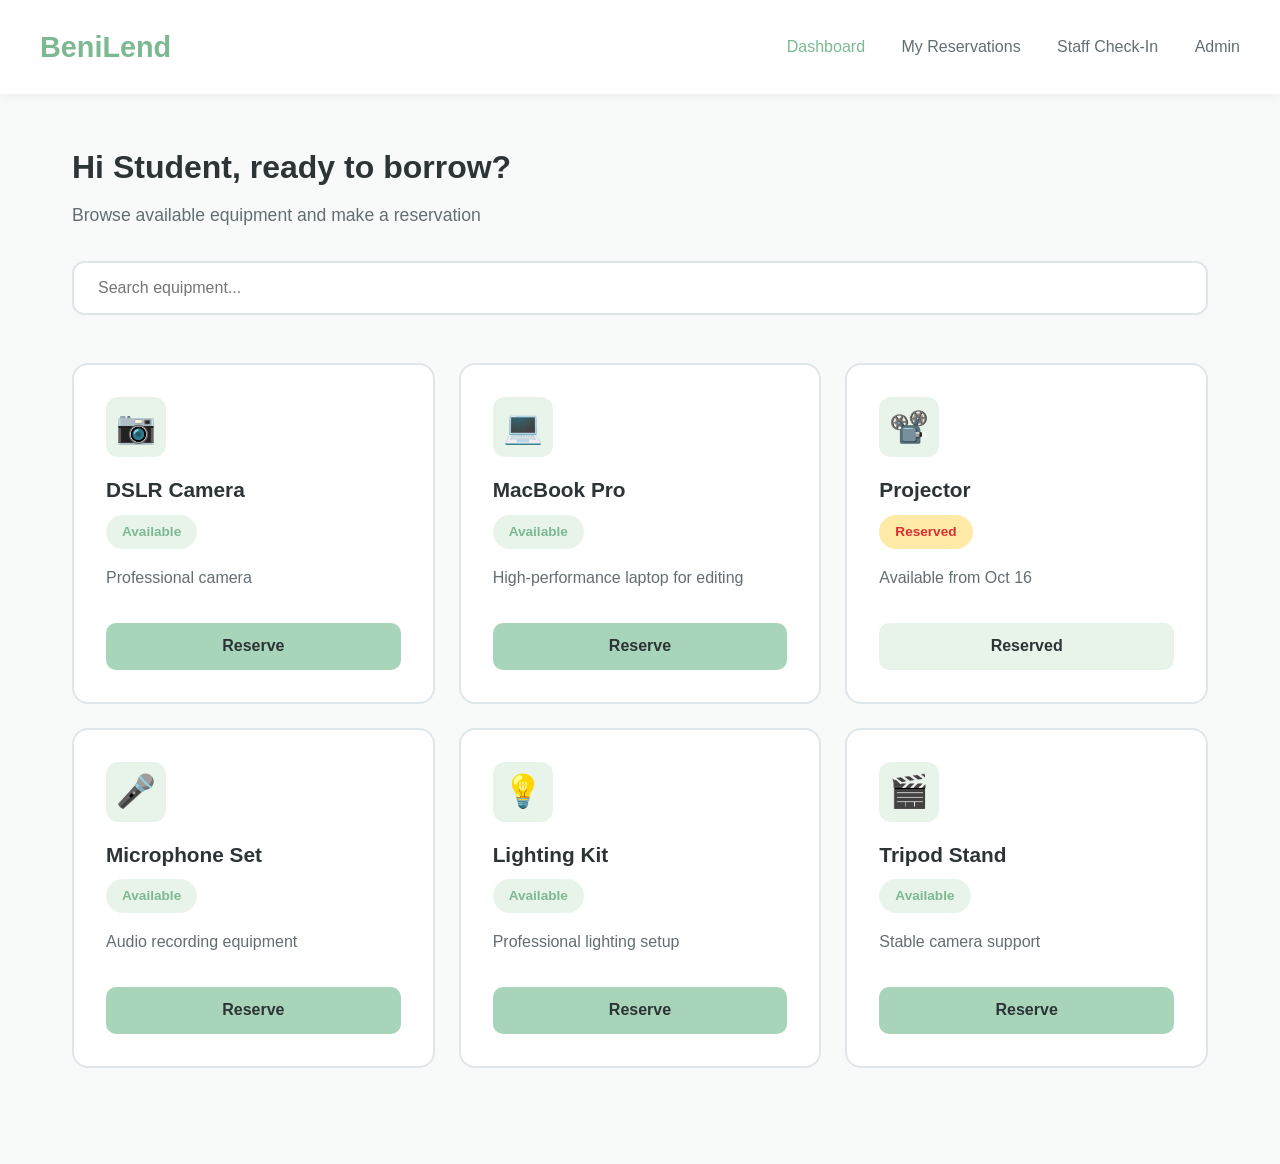
==== index.html @ d42a5c40 "Updated all files" ====
<!DOCTYPE html>
<html lang="en">
<head>
    <meta charset="UTF-8">
    <meta name="viewport" content="width=device-width, initial-scale=1.0">
    <title>BeniLend - Equipment Reservation</title>
    <link rel="stylesheet" href="css/style.css">
</head>
<body>
    <header>
        <div class="header-content">
            <div class="logo">BeniLend</div>
            <nav>
                <a href="#" class="active" onclick="showPage('dashboard')">Dashboard</a>
                <a href="#" onclick="showPage('reservations')">My Reservations</a>
                <a href="#" onclick="showPage('staff')">Staff Check-In</a>
                <a href="#" onclick="showPage('admin')">Admin</a>
            </nav>
        </div>
    </header>

    <div class="container">
        <!-- Dashboard Page -->
        <div id="dashboard" class="page">
            <div class="welcome">
                <h1>Hi Student, ready to borrow?</h1>
                <p>Browse available equipment and make a reservation</p>
            </div>

            <div class="search-bar">
                <input type="text" placeholder="Search equipment..." id="searchInput">
            </div>

            <div class="equipment-grid" id="equipmentGrid">
                <div class="equipment-card">
                    <div class="equipment-icon">📷</div>
                    <h3>DSLR Camera</h3>
                    <span class="status available">Available</span>
                    <p style="color: var(--text-light); margin-bottom: 1rem;">Professional camera</p>
                    <button class="btn btn-primary" onclick="openReservation('DSLR Camera')">Reserve</button>
                </div>

                <div class="equipment-card">
                    <div class="equipment-icon">💻</div>
                    <h3>MacBook Pro</h3>
                    <span class="status available">Available</span>
                    <p style="color: var(--text-light); margin-bottom: 1rem;">High-performance laptop for editing</p>
                    <button class="btn btn-primary" onclick="openReservation('MacBook Pro')">Reserve</button>
                </div>

                <div class="equipment-card">
                    <div class="equipment-icon">📽️</div>
                    <h3>Projector</h3>
                    <span class="status reserved">Reserved</span>
                    <p style="color: var(--text-light); margin-bottom: 1rem;">Available from Oct 16</p>
                    <button class="btn btn-secondary" disabled>Reserved</button>
                </div>

                <div class="equipment-card">
                    <div class="equipment-icon">🎤</div>
                    <h3>Microphone Set</h3>
                    <span class="status available">Available</span>
                    <p style="color: var(--text-light); margin-bottom: 1rem;">Audio recording equipment</p>
                    <button class="btn btn-primary" onclick="openReservation('Microphone Set')">Reserve</button>
                </div>

                <div class="equipment-card">
                    <div class="equipment-icon">💡</div>
                    <h3>Lighting Kit</h3>
                    <span class="status available">Available</span>
                    <p style="color: var(--text-light); margin-bottom: 1rem;">Professional lighting setup</p>
                    <button class="btn btn-primary" onclick="openReservation('Lighting Kit')">Reserve</button>
                </div>

                <div class="equipment-card">
                    <div class="equipment-icon">🎬</div>
                    <h3>Tripod Stand</h3>
                    <span class="status available">Available</span>
                    <p style="color: var(--text-light); margin-bottom: 1rem;">Stable camera support</p>
                    <button class="btn btn-primary" onclick="openReservation('Tripod Stand')">Reserve</button>
                </div>
            </div>
        </div>

        <!-- Reservation Page -->
        <div id="reservation" class="page hidden">
            <div class="reservation-form">
                <h2 style="margin-bottom: 2rem; color: var(--text);">Reserve Equipment</h2>
                <form onsubmit="submitReservation(event)">
                    <div class="form-group">
                        <label>Equipment</label>
                        <input type="text" id="equipmentName" readonly style="background: var(--secondary);">
                    </div>

                    <div class="form-group">
                        <label>Reserve From</label>
                        <div class="datetime-group">
                            <input type="date" id="dateFrom" required>
                            <input type="time" id="timeFrom" required>
                        </div>
                    </div>

                    <div class="form-group">
                        <label>Reserve To</label>
                        <div class="datetime-group">
                            <input type="date" id="dateTo" required>
                            <input type="time" id="timeTo" required>
                        </div>
                    </div>

                    <div class="form-group">
                        <label>Notes (Optional)</label>
                        <textarea rows="3" placeholder="Any special instructions..."></textarea>
                    </div>

                    <button type="submit" class="btn btn-primary">Reserve</button>
                    <button type="button" class="btn btn-secondary" onclick="showPage('dashboard')">Cancel</button>
                </form>
            </div>
        </div>

        <!-- My Reservations Page -->
        <div id="reservations" class="page hidden">
            <div class="welcome">
                <h1>My Reservations</h1>
                <p>Manage your current and upcoming reservations</p>
            </div>

            <div class="reservation-list">
                <div class="reservation-item">
                    <div class="reservation-info">
                        <h4>DSLR Camera</h4>
                        <p>Oct 15, 2025 10:00 AM - Oct 17, 2025 5:00 PM</p>
                        <span class="status available">Upcoming</span>
                    </div>
                    <div class="reservation-actions">
                        <button class="btn-small" style="background: var(--primary);">Extend</button>
                        <button class="btn-small" style="background: var(--danger);">Cancel</button>
                    </div>
                </div>

                <div class="reservation-item">
                    <div class="reservation-info">
                        <h4>MacBook Pro</h4>
                        <p>Oct 13, 2025 9:00 AM - Oct 14, 2025 3:00 PM</p>
                        <span class="status reserved">Active</span>
                    </div>
                    <div class="reservation-actions">
                        <button class="btn-small" style="background: var(--accent); color: white;">Return</button>
                    </div>
                </div>
            </div>
        </div>

        <!-- Staff Check-In Page -->
        <div id="staff" class="page hidden">
            <div class="checkin-form">
                <h2 style="margin-bottom: 2rem; color: var(--text);">Equipment Check-In/Out</h2>
                
                <div class="form-group">
                    <label>Scan QR Code or Enter ID</label>
                    <input type="text" placeholder="Equipment ID or scan barcode..." id="equipmentScan">
                </div>

                <div class="form-group">
                    <label>Equipment</label>
                    <select>
                        <option>DSLR Camera</option>
                        <option>MacBook Pro</option>
                        <option>Projector</option>
                        <option>Microphone Set</option>
                    </select>
                </div>

                <div class="checkbox-group">
                    <h4 style="margin-bottom: 1rem; color: var(--text);">Condition Checklist</h4>
                    <div class="checkbox-item">
                        <input type="checkbox" id="battery">
                        <label for="battery">Battery Full</label>
                    </div>
                    <div class="checkbox-item">
                        <input type="checkbox" id="clean">
                        <label for="clean">Equipment Clean</label>
                    </div>
                    <div class="checkbox-item">
                        <input type="checkbox" id="accessories">
                        <label for="accessories">Accessories Complete</label>
                    </div>
                    <div class="checkbox-item">
                        <input type="checkbox" id="damage">
                        <label for="damage">No Visible Damage</label>
                    </div>
                </div>

                <div class="action-buttons">
                    <button class="btn btn-primary">Check-Out</button>
                    <button class="btn btn-secondary">Check-In</button>
                </div>
            </div>
        </div>

        <!-- Admin Page -->
        <div id="admin" class="page hidden">
            <div class="welcome">
                <h1>Admin Dashboard</h1>
                <p>Manage equipment reservations and approve requests</p>
            </div>

            <div class="admin-stats">
                <div class="stat-card">
                    <div class="stat-icon">⏳</div>
                    <h3>5</h3>
                    <p>Pending Requests</p>
                </div>
                <div class="stat-card">
                    <div class="stat-icon">✅</div>
                    <h3>12</h3>
                    <p>Active Reservations</p>
                </div>
                <div class="stat-card">
                    <div class="stat-icon">📦</div>
                    <h3>6</h3>
                    <p>Available Equipment</p>
                </div>
                <div class="stat-card">
                    <div class="stat-icon">⚠️</div>
                    <h3>2</h3>
                    <p>Overdue Items</p>
                </div>
            </div>

            <div class="admin-section">
                <h2 style="margin-bottom: 1.5rem; color: var(--text);">Pending Reservations</h2>
                <div class="admin-reservation-list">
                    <div class="admin-reservation-card">
                        <div class="admin-card-header">
                            <div>
                                <h4>Juan Dela Cruz</h4>
                                <p class="user-id">ID: 12012345</p>
                            </div>
                            <span class="status-badge pending">Pending</span>
                        </div>
                        <div class="admin-card-body">
                            <div class="reservation-detail">
                                <span class="detail-label">Equipment:</span>
                                <span class="detail-value">DSLR Camera</span>
                            </div>
                            <div class="reservation-detail">
                                <span class="detail-label">Duration:</span>
                                <span class="detail-value">Oct 15, 2025 10:00 AM - Oct 17, 2025 5:00 PM</span>
                            </div>
                            <div class="reservation-detail">
                                <span class="detail-label">Purpose:</span>
                                <span class="detail-value">Photography project for Multimedia class</span>
                            </div>
                            <div class="reservation-detail">
                                <span class="detail-label">Requested:</span>
                                <span class="detail-value">Oct 13, 2025 2:30 PM</span>
                            </div>
                        </div>
                        <div class="admin-card-actions">
                            <button class="btn-action approve" onclick="approveReservation(this)">
                                <span>✓</span> Approve
                            </button>
                            <button class="btn-action reject" onclick="rejectReservation(this)">
                                <span>✗</span> Reject
                            </button>
                        </div>
                    </div>

                    <div class="admin-reservation-card">
                        <div class="admin-card-header">
                            <div>
                                <h4>Maria Santos</h4>
                                <p class="user-id">ID: 12012346</p>
                            </div>
                            <span class="status-badge pending">Pending</span>
                        </div>
                        <div class="admin-card-body">
                            <div class="reservation-detail">
                                <span class="detail-label">Equipment:</span>
                                <span class="detail-value">MacBook Pro</span>
                            </div>
                            <div class="reservation-detail">
                                <span class="detail-label">Duration:</span>
                                <span class="detail-value">Oct 14, 2025 1:00 PM - Oct 15, 2025 6:00 PM</span>
                            </div>
                            <div class="reservation-detail">
                                <span class="detail-label">Purpose:</span>
                                <span class="detail-value">Video editing for final project</span>
                            </div>
                            <div class="reservation-detail">
                                <span class="detail-label">Requested:</span>
                                <span class="detail-value">Oct 13, 2025 3:15 PM</span>
                            </div>
                        </div>
                        <div class="admin-card-actions">
                            <button class="btn-action approve" onclick="approveReservation(this)">
                                <span>✓</span> Approve
                            </button>
                            <button class="btn-action reject" onclick="rejectReservation(this)">
                                <span>✗</span> Reject
                            </button>
                        </div>
                    </div>

                    <div class="admin-reservation-card">
                        <div class="admin-card-header">
                            <div>
                                <h4>Pedro Reyes</h4>
                                <p class="user-id">ID: 12012347</p>
                            </div>
                            <span class="status-badge pending">Pending</span>
                        </div>
                        <div class="admin-card-body">
                            <div class="reservation-detail">
                                <span class="detail-label">Equipment:</span>
                                <span class="detail-value">Lighting Kit</span>
                            </div>
                            <div class="reservation-detail">
                                <span class="detail-label">Duration:</span>
                                <span class="detail-value">Oct 16, 2025 9:00 AM - Oct 16, 2025 4:00 PM</span>
                            </div>
                            <div class="reservation-detail">
                                <span class="detail-label">Purpose:</span>
                                <span class="detail-value">Studio photography session</span>
                            </div>
                            <div class="reservation-detail">
                                <span class="detail-label">Requested:</span>
                                <span class="detail-value">Oct 13, 2025 4:00 PM</span>
                            </div>
                        </div>
                        <div class="admin-card-actions">
                            <button class="btn-action approve" onclick="approveReservation(this)">
                                <span>✓</span> Approve
                            </button>
                            <button class="btn-action reject" onclick="rejectReservation(this)">
                                <span>✗</span> Reject
                            </button>
                        </div>
                    </div>
                </div>
            </div>

            <div class="admin-section">
                <h2 style="margin-bottom: 1.5rem; color: var(--text);">Approved Reservations</h2>
                <div class="admin-reservation-list">
                    <div class="admin-reservation-card approved-card">
                        <div class="admin-card-header">
                            <div>
                                <h4>Ana Lim</h4>
                                <p class="user-id">ID: 12012348</p>
                            </div>
                            <span class="status-badge approved">Approved</span>
                        </div>
                        <div class="admin-card-body">
                            <div class="reservation-detail">
                                <span class="detail-label">Equipment:</span>
                                <span class="detail-value">Microphone Set</span>
                            </div>
                            <div class="reservation-detail">
                                <span class="detail-label">Duration:</span>
                                <span class="detail-value">Oct 14, 2025 10:00 AM - Oct 14, 2025 3:00 PM</span>
                            </div>
                            <div class="reservation-detail">
                                <span class="detail-label">Approved by:</span>
                                <span class="detail-value">Admin - Oct 13, 2025 2:00 PM</span>
                            </div>
                        </div>
                    </div>

                    <div class="admin-reservation-card approved-card">
                        <div class="admin-card-header">
                            <div>
                                <h4>Carlos Tan</h4>
                                <p class="user-id">ID: 12012349</p>
                            </div>
                            <span class="status-badge approved">Approved</span>
                        </div>
                        <div class="admin-card-body">
                            <div class="reservation-detail">
                                <span class="detail-label">Equipment:</span>
                                <span class="detail-value">Tripod Stand</span>
                            </div>
                            <div class="reservation-detail">
                                <span class="detail-label">Duration:</span>
                                <span class="detail-value">Oct 15, 2025 2:00 PM - Oct 15, 2025 8:00 PM</span>
                            </div>
                            <div class="reservation-detail">
                                <span class="detail-label">Approved by:</span>
                                <span class="detail-value">Admin - Oct 13, 2025 1:45 PM</span>
                            </div>
                        </div>
                    </div>
                </div>
            </div>
        </div>
    </div>

    <script src="js/script.js"></script>
</body>
</html>
---- css/style.css ----
* {
    margin: 0;
    padding: 0;
    box-sizing: border-box;
}

body {
    font-family: 'Segoe UI', Tahoma, Geneva, Verdana, sans-serif;
    background: #f8faf9;
    color: #2d3436;
    line-height: 1.6;
}

/* DLS-CSB Light Color Palette */
:root {
    --primary: #a8d5ba;
    --secondary: #e8f4ea;
    --accent: #7cb992;
    --warning: #ffeaa7;
    --danger: #ffb8b8;
    --text: #2d3436;
    --text-light: #636e72;
    --white: #ffffff;
    --border: #dfe6e9;
}

header {
    background: var(--white);
    padding: 1.5rem 2rem;
    box-shadow: 0 2px 10px rgba(0,0,0,0.05);
    position: sticky;
    top: 0;
    z-index: 100;
}

.header-content {
    max-width: 1200px;
    margin: 0 auto;
    display: flex;
    justify-content: space-between;
    align-items: center;
}

.logo {
    font-size: 1.8rem;
    font-weight: 600;
    color: var(--accent);
}

nav a {
    margin-left: 2rem;
    text-decoration: none;
    color: var(--text-light);
    font-weight: 500;
    transition: color 0.3s;
}

nav a:hover, nav a.active {
    color: var(--accent);
}

.container {
    max-width: 1200px;
    margin: 0 auto;
    padding: 3rem 2rem;
}

.welcome {
    margin-bottom: 2rem;
}

.welcome h1 {
    font-size: 2rem;
    color: var(--text);
    margin-bottom: 0.5rem;
}

.welcome p {
    color: var(--text-light);
    font-size: 1.1rem;
}

.search-bar {
    margin-bottom: 3rem;
}

.search-bar input {
    width: 100%;
    padding: 1rem 1.5rem;
    border: 2px solid var(--border);
    border-radius: 12px;
    font-size: 1rem;
    transition: all 0.3s;
    background: var(--white);
}

.search-bar input:focus {
    outline: none;
    border-color: var(--primary);
    box-shadow: 0 0 0 3px var(--secondary);
}

.equipment-grid {
    display: grid;
    grid-template-columns: repeat(auto-fill, minmax(300px, 1fr));
    gap: 1.5rem;
    margin-bottom: 3rem;
}

.equipment-card {
    background: var(--white);
    border-radius: 16px;
    padding: 2rem;
    border: 2px solid var(--border);
    transition: all 0.3s;
}

.equipment-card:hover {
    transform: translateY(-4px);
    box-shadow: 0 8px 20px rgba(0,0,0,0.08);
}

.equipment-icon {
    width: 60px;
    height: 60px;
    background: var(--secondary);
    border-radius: 12px;
    display: flex;
    align-items: center;
    justify-content: center;
    font-size: 2rem;
    margin-bottom: 1rem;
}

.equipment-card h3 {
    font-size: 1.3rem;
    margin-bottom: 0.5rem;
    color: var(--text);
}

.status {
    display: inline-block;
    padding: 0.4rem 1rem;
    border-radius: 20px;
    font-size: 0.85rem;
    font-weight: 600;
    margin-bottom: 1rem;
}

.status.available {
    background: var(--secondary);
    color: var(--accent);
}

.status.reserved {
    background: var(--warning);
    color: #d63031;
}

.status.overdue {
    background: var(--danger);
    color: #d63031;
}

.btn {
    width: 100%;
    padding: 0.9rem 2rem;
    border: none;
    border-radius: 10px;
    font-size: 1rem;
    font-weight: 600;
    cursor: pointer;
    transition: all 0.3s;
    margin-top: 1rem;
}

.btn-primary {
    background: var(--primary);
    color: var(--text);
}

.btn-primary:hover {
    background: var(--accent);
    transform: scale(1.02);
}

.btn-secondary {
    background: var(--secondary);
    color: var(--text);
}

.btn-secondary:hover {
    background: var(--primary);
}

.reservation-form {
    background: var(--white);
    border-radius: 16px;
    padding: 3rem;
    max-width: 600px;
    margin: 0 auto;
    border: 2px solid var(--border);
}

.form-group {
    margin-bottom: 2rem;
}

.form-group label {
    display: block;
    margin-bottom: 0.5rem;
    font-weight: 600;
    color: var(--text);
}

.form-group input, .form-group textarea, .form-group select {
    width: 100%;
    padding: 0.9rem;
    border: 2px solid var(--border);
    border-radius: 10px;
    font-size: 1rem;
    font-family: inherit;
    transition: all 0.3s;
}

.form-group input:focus, .form-group textarea:focus, .form-group select:focus {
    outline: none;
    border-color: var(--primary);
    box-shadow: 0 0 0 3px var(--secondary);
}

.datetime-group {
    display: grid;
    grid-template-columns: 1fr 1fr;
    gap: 1rem;
}

.reservation-list {
    display: flex;
    flex-direction: column;
    gap: 1rem;
}

.reservation-item {
    background: var(--white);
    padding: 1.5rem;
    border-radius: 12px;
    border: 2px solid var(--border);
    display: flex;
    justify-content: space-between;
    align-items: center;
}

.reservation-info h4 {
    margin-bottom: 0.5rem;
    color: var(--text);
}

.reservation-info p {
    color: var(--text-light);
    font-size: 0.9rem;
}

.reservation-actions {
    display: flex;
    gap: 0.5rem;
}

.btn-small {
    padding: 0.5rem 1rem;
    border: none;
    border-radius: 8px;
    font-size: 0.9rem;
    font-weight: 600;
    cursor: pointer;
    transition: all 0.3s;
}

.checkin-form {
    background: var(--white);
    border-radius: 16px;
    padding: 3rem;
    max-width: 500px;
    margin: 0 auto;
    border: 2px solid var(--border);
}

.checkbox-group {
    margin: 1.5rem 0;
}

.checkbox-item {
    display: flex;
    align-items: center;
    padding: 1rem;
    margin-bottom: 0.5rem;
    background: var(--secondary);
    border-radius: 8px;
}

.checkbox-item input[type="checkbox"] {
    width: 20px;
    height: 20px;
    margin-right: 1rem;
    cursor: pointer;
}

.checkbox-item label {
    cursor: pointer;
    font-weight: 500;
}

.action-buttons {
    display: grid;
    grid-template-columns: 1fr 1fr;
    gap: 1rem;
    margin-top: 2rem;
}

.hidden {
    display: none;
}

.notification {
    position: fixed;
    top: 100px;
    right: 2rem;
    background: var(--white);
    padding: 1.5rem;
    border-radius: 12px;
    box-shadow: 0 4px 20px rgba(0,0,0,0.15);
    border-left: 4px solid var(--accent);
    max-width: 350px;
    animation: slideIn 0.3s ease;
}

@keyframes slideIn {
    from {
        transform: translateX(400px);
        opacity: 0;
    }
    to {
        transform: translateX(0);
        opacity: 1;
    }
}

@media (max-width: 768px) {
    .equipment-grid {
        grid-template-columns: 1fr;
    }

    .datetime-group {
        grid-template-columns: 1fr;
    }

    nav {
        display: none;
    }
}

/* Admin Dashboard Styles */
.admin-stats {
    display: grid;
    grid-template-columns: repeat(auto-fit, minmax(200px, 1fr));
    gap: 1.5rem;
    margin-bottom: 3rem;
}

.stat-card {
    background: var(--white);
    padding: 2rem;
    border-radius: 12px;
    border: 2px solid var(--border);
    text-align: center;
    transition: all 0.3s;
}

.stat-card:hover {
    transform: translateY(-4px);
    box-shadow: 0 8px 20px rgba(0,0,0,0.08);
}

.stat-icon {
    font-size: 2.5rem;
    margin-bottom: 1rem;
}

.stat-card h3 {
    font-size: 2rem;
    color: var(--accent);
    margin-bottom: 0.5rem;
}

.stat-card p {
    color: var(--text-light);
    font-size: 0.95rem;
}

.admin-section {
    margin-bottom: 3rem;
}

.admin-reservation-list {
    display: flex;
    flex-direction: column;
    gap: 1.5rem;
}

.admin-reservation-card {
    background: var(--white);
    border-radius: 16px;
    border: 2px solid var(--border);
    overflow: hidden;
    transition: all 0.3s;
}

.admin-reservation-card:hover {
    box-shadow: 0 8px 20px rgba(0,0,0,0.08);
}

.admin-card-header {
    display: flex;
    justify-content: space-between;
    align-items: center;
    padding: 1.5rem;
    background: var(--secondary);
    border-bottom: 2px solid var(--border);
}

.admin-card-header h4 {
    font-size: 1.2rem;
    color: var(--text);
    margin-bottom: 0.3rem;
}

.user-id {
    font-size: 0.85rem;
    color: var(--text-light);
}

.status-badge {
    padding: 0.5rem 1rem;
    border-radius: 20px;
    font-size: 0.85rem;
    font-weight: 600;
}

.status-badge.pending {
    background: var(--warning);
    color: #d63031;
}

.status-badge.approved {
    background: var(--primary);
    color: var(--accent);
}

.status-badge.rejected {
    background: var(--danger);
    color: #d63031;
}

.admin-card-body {
    padding: 1.5rem;
}

.reservation-detail {
    display: flex;
    justify-content: space-between;
    padding: 0.75rem 0;
    border-bottom: 1px solid var(--border);
}

.reservation-detail:last-child {
    border-bottom: none;
}

.detail-label {
    font-weight: 600;
    color: var(--text);
}

.detail-value {
    color: var(--text-light);
    text-align: right;
}

.admin-card-actions {
    display: grid;
    grid-template-columns: 1fr 1fr;
    gap: 0;
    border-top: 2px solid var(--border);
}

.btn-action {
    padding: 1rem;
    border: none;
    font-size: 1rem;
    font-weight: 600;
    cursor: pointer;
    transition: all 0.3s;
    display: flex;
    align-items: center;
    justify-content: center;
    gap: 0.5rem;
}

.btn-action span {
    font-size: 1.2rem;
}

.btn-action.approve {
    background: var(--primary);
    color: var(--text);
    border-right: 1px solid var(--border);
}

.btn-action.approve:hover {
    background: var(--accent);
    color: var(--white);
}

.btn-action.reject {
    background: var(--secondary);
    color: var(--text);
}

.btn-action.reject:hover {
    background: var(--danger);
    color: var(--white);
}

.approved-card {
    opacity: 0.8;
}

.approved-card .admin-card-header {
    background: linear-gradient(135deg, var(--secondary) 0%, var(--primary) 100%);
}

@media (max-width: 768px) {
    .admin-stats {
        grid-template-columns: repeat(2, 1fr);
    }

    .reservation-detail {
        flex-direction: column;
        gap: 0.3rem;
    }

    .detail-value {
        text-align: left;
    }
}
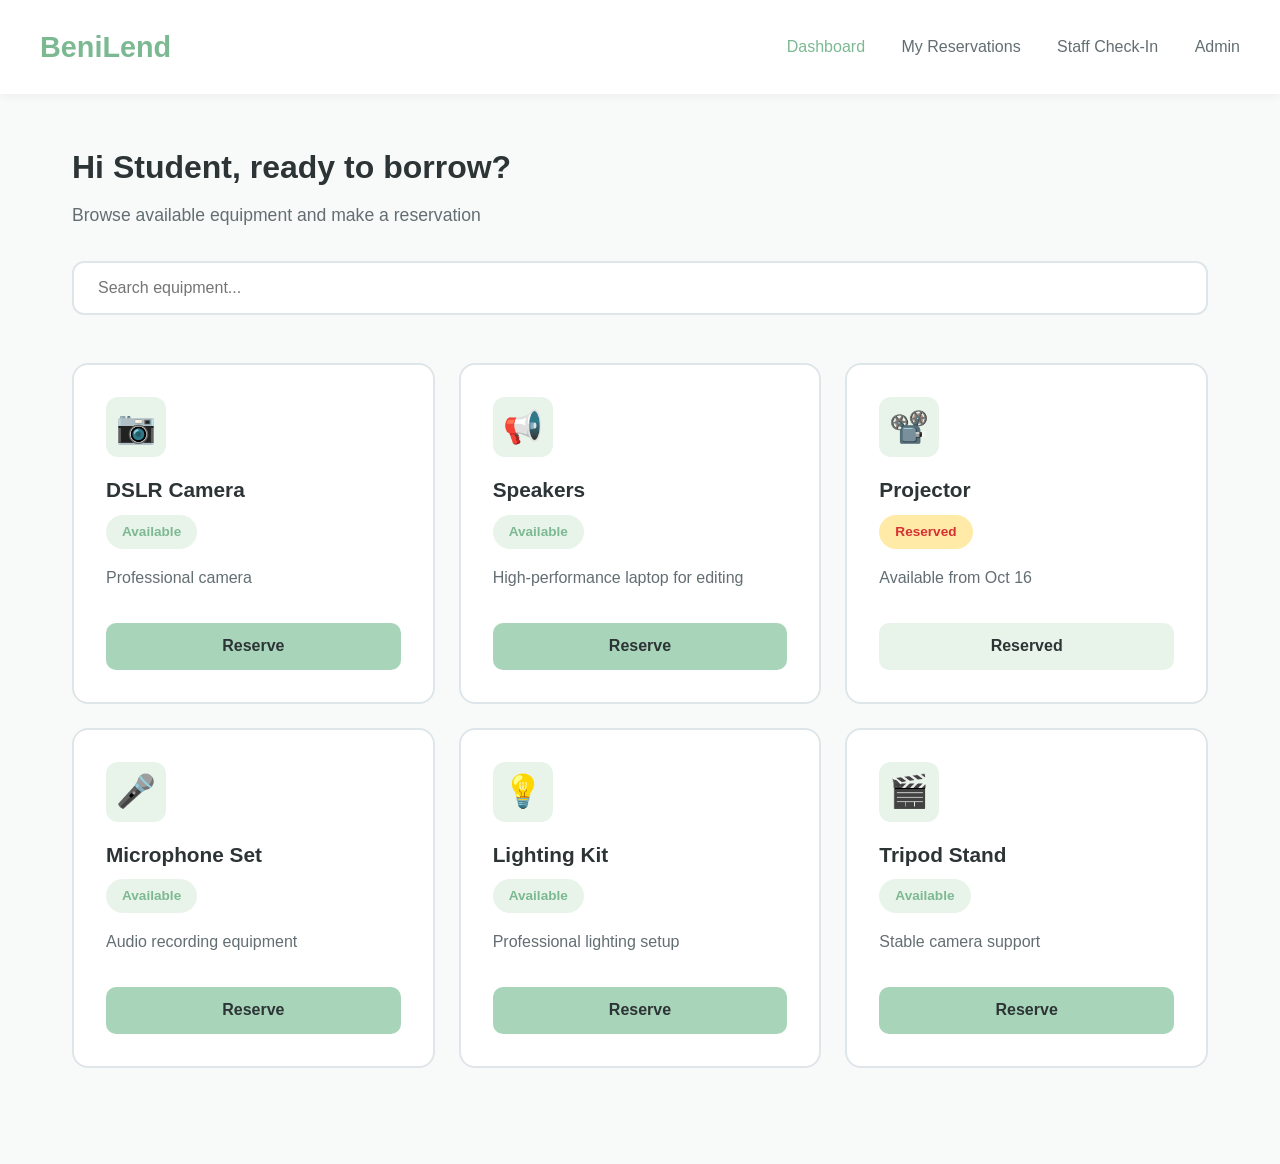
==== commit 2d2e940c: "changed macbook to speakers" ====
--- a/index.html
+++ b/index.html
@@ -41,11 +41,11 @@
                 </div>
 
                 <div class="equipment-card">
-                    <div class="equipment-icon">💻</div>
-                    <h3>MacBook Pro</h3>
+                    <div class="equipment-icon">📢</div>
+                    <h3>Speakers</h3>
                     <span class="status available">Available</span>
                     <p style="color: var(--text-light); margin-bottom: 1rem;">High-performance laptop for editing</p>
-                    <button class="btn btn-primary" onclick="openReservation('MacBook Pro')">Reserve</button>
+                    <button class="btn btn-primary" onclick="openReservation('Speakers')">Reserve</button>
                 </div>
 
                 <div class="equipment-card">
@@ -109,8 +109,8 @@
                     </div>
 
                     <div class="form-group">
-                        <label>Notes (Optional)</label>
-                        <textarea rows="3" placeholder="Any special instructions..."></textarea>
+                        <label>Notes (Required)</label>
+                        <textarea rows="3" placeholder="Reason for borrowing..."></textarea>
                     </div>
 
                     <button type="submit" class="btn btn-primary">Reserve</button>
@@ -141,7 +141,7 @@
 
                 <div class="reservation-item">
                     <div class="reservation-info">
-                        <h4>MacBook Pro</h4>
+                        <h4>Speakers</h4>
                         <p>Oct 13, 2025 9:00 AM - Oct 14, 2025 3:00 PM</p>
                         <span class="status reserved">Active</span>
                     </div>
@@ -166,7 +166,7 @@
                     <label>Equipment</label>
                     <select>
                         <option>DSLR Camera</option>
-                        <option>MacBook Pro</option>
+                        <option>Speakers</option>
                         <option>Projector</option>
                         <option>Microphone Set</option>
                     </select>
@@ -235,7 +235,7 @@
                     <div class="admin-reservation-card">
                         <div class="admin-card-header">
                             <div>
-                                <h4>Juan Dela Cruz</h4>
+                                <h4>April Abegail Chiu</h4>
                                 <p class="user-id">ID: 12012345</p>
                             </div>
                             <span class="status-badge pending">Pending</span>
@@ -271,7 +271,7 @@
                     <div class="admin-reservation-card">
                         <div class="admin-card-header">
                             <div>
-                                <h4>Maria Santos</h4>
+                                <h4>Mary Andrea Baron</h4>
                                 <p class="user-id">ID: 12012346</p>
                             </div>
                             <span class="status-badge pending">Pending</span>
@@ -279,7 +279,7 @@
                         <div class="admin-card-body">
                             <div class="reservation-detail">
                                 <span class="detail-label">Equipment:</span>
-                                <span class="detail-value">MacBook Pro</span>
+                                <span class="detail-value">Speakers</span>
                             </div>
                             <div class="reservation-detail">
                                 <span class="detail-label">Duration:</span>
@@ -307,7 +307,7 @@
                     <div class="admin-reservation-card">
                         <div class="admin-card-header">
                             <div>
-                                <h4>Pedro Reyes</h4>
+                                <h4>Samuel Altea</h4>
                                 <p class="user-id">ID: 12012347</p>
                             </div>
                             <span class="status-badge pending">Pending</span>
@@ -348,7 +348,7 @@
                     <div class="admin-reservation-card approved-card">
                         <div class="admin-card-header">
                             <div>
-                                <h4>Ana Lim</h4>
+                                <h4>Jed Engbino</h4>
                                 <p class="user-id">ID: 12012348</p>
                             </div>
                             <span class="status-badge approved">Approved</span>
@@ -372,7 +372,7 @@
                     <div class="admin-reservation-card approved-card">
                         <div class="admin-card-header">
                             <div>
-                                <h4>Carlos Tan</h4>
+                                <h4>Jenna Aznar</h4>
                                 <p class="user-id">ID: 12012349</p>
                             </div>
                             <span class="status-badge approved">Approved</span>
@@ -392,6 +392,53 @@
                             </div>
                         </div>
                     </div>
+                    <div class="admin-reservation-card approved-card">
+                        <div class="admin-card-header">
+                            <div>
+                                <h4>Naomi Ohya</h4>
+                                <p class="user-id">ID: 12012349</p>
+                            </div>
+                            <span class="status-badge approved">Approved</span>
+                        </div>
+                        <div class="admin-card-body">
+                            <div class="reservation-detail">
+                                <span class="detail-label">Equipment:</span>
+                                <span class="detail-value">Tripod Stand</span>
+                            </div>
+                            <div class="reservation-detail">
+                                <span class="detail-label">Duration:</span>
+                                <span class="detail-value">Oct 15, 2025 2:00 PM - Oct 15, 2025 8:00 PM</span>
+                            </div>
+                            <div class="reservation-detail">
+                                <span class="detail-label">Approved by:</span>
+                                <span class="detail-value">Admin - Oct 13, 2025 1:45 PM</span>
+                            </div>
+                        </div>
+                    </div>
+                    <div class="admin-reservation-card approved-card">
+                        <div class="admin-card-header">
+                            <div>
+                                <h4>Jana Madlangbayan</h4>
+                                <p class="user-id">ID: 12012349</p>
+                            </div>
+                            <span class="status-badge approved">Approved</span>
+                        </div>
+                        <div class="admin-card-body">
+                            <div class="reservation-detail">
+                                <span class="detail-label">Equipment:</span>
+                                <span class="detail-value">Tripod Stand</span>
+                            </div>
+                            <div class="reservation-detail">
+                                <span class="detail-label">Duration:</span>
+                                <span class="detail-value">Oct 15, 2025 2:00 PM - Oct 15, 2025 8:00 PM</span>
+                            </div>
+                            <div class="reservation-detail">
+                                <span class="detail-label">Approved by:</span>
+                                <span class="detail-value">Admin - Oct 13, 2025 1:45 PM</span>
+                            </div>
+                        </div>
+                    </div>
+                    <div class="admin-reservation-card approved-card"></div>
                 </div>
             </div>
         </div>
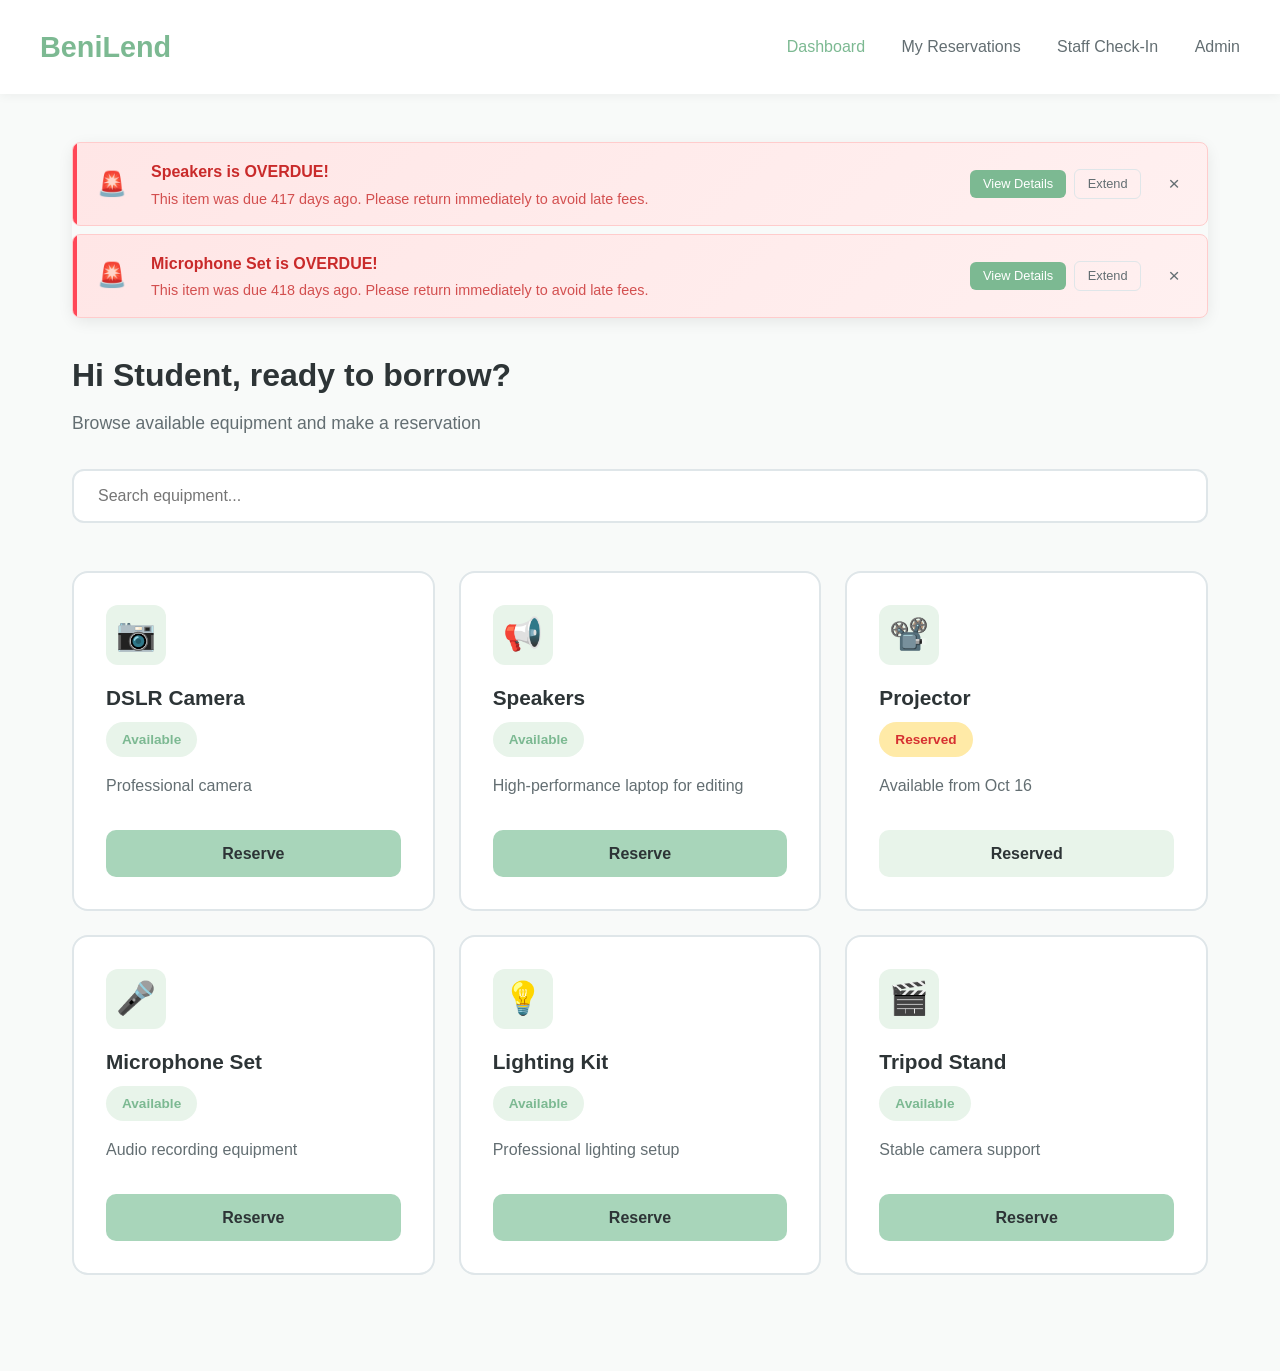
==== commit 2f623a8d: "Added Notification Feature for Due dates" ====
--- a/index.html
+++ b/index.html
@@ -22,6 +22,11 @@
     <div class="container">
         <!-- Dashboard Page -->
         <div id="dashboard" class="page">
+            <!-- Notification Banner -->
+            <div id="notificationBanner" class="notification-banner hidden">
+                <!-- Notifications will be dynamically inserted here -->
+            </div>
+
             <div class="welcome">
                 <h1>Hi Student, ready to borrow?</h1>
                 <p>Browse available equipment and make a reservation</p>
@@ -126,29 +131,8 @@
                 <p>Manage your current and upcoming reservations</p>
             </div>
 
-            <div class="reservation-list">
-                <div class="reservation-item">
-                    <div class="reservation-info">
-                        <h4>DSLR Camera</h4>
-                        <p>Oct 15, 2025 10:00 AM - Oct 17, 2025 5:00 PM</p>
-                        <span class="status available">Upcoming</span>
-                    </div>
-                    <div class="reservation-actions">
-                        <button class="btn-small" style="background: var(--primary);">Extend</button>
-                        <button class="btn-small" style="background: var(--danger);">Cancel</button>
-                    </div>
-                </div>
-
-                <div class="reservation-item">
-                    <div class="reservation-info">
-                        <h4>Speakers</h4>
-                        <p>Oct 13, 2025 9:00 AM - Oct 14, 2025 3:00 PM</p>
-                        <span class="status reserved">Active</span>
-                    </div>
-                    <div class="reservation-actions">
-                        <button class="btn-small" style="background: var(--accent); color: white;">Return</button>
-                    </div>
-                </div>
+            <div class="reservation-list" id="reservationList">
+                <!-- Reservations will be dynamically populated here -->
             </div>
         </div>
 
--- a/css/style.css
+++ b/css/style.css
@@ -552,4 +552,246 @@
     .detail-value {
         text-align: left;
     }
+}
+
+/* Notification System Styles */
+.notification-banner {
+    margin-bottom: 2rem;
+    border-radius: 12px;
+    box-shadow: 0 4px 15px rgba(0,0,0,0.08);
+    transition: all 0.3s ease;
+}
+
+.notification-banner.hidden {
+    display: none;
+}
+
+.notification-item {
+    padding: 1rem 1.5rem;
+    margin-bottom: 0.5rem;
+    border-radius: 8px;
+    display: flex;
+    align-items: center;
+    justify-content: space-between;
+    position: relative;
+    overflow: hidden;
+}
+
+.notification-item::before {
+    content: '';
+    position: absolute;
+    left: 0;
+    top: 0;
+    bottom: 0;
+    width: 4px;
+}
+
+/* Notification Types */
+.notification-urgent {
+    background: linear-gradient(135deg, #ffe6e6, #fff0f0);
+    border: 1px solid #ffcccc;
+    color: #c92a2a;
+}
+
+.notification-urgent::before {
+    background: #ff4757;
+}
+
+.notification-warning {
+    background: linear-gradient(135deg, #fff4e6, #fff9f0);
+    border: 1px solid #ffddcc;
+    color: #d68910;
+}
+
+.notification-warning::before {
+    background: #ffa726;
+}
+
+.notification-info {
+    background: linear-gradient(135deg, #e6f3ff, #f0f8ff);
+    border: 1px solid #cce7ff;
+    color: #1976d2;
+}
+
+.notification-info::before {
+    background: #42a5f5;
+}
+
+.notification-success {
+    background: linear-gradient(135deg, #e8f5e8, #f0f8f0);
+    border: 1px solid #c8e6c9;
+    color: #2e7d32;
+}
+
+.notification-success::before {
+    background: #4caf50;
+}
+
+.notification-content {
+    flex: 1;
+    display: flex;
+    align-items: center;
+    gap: 1rem;
+}
+
+.notification-icon {
+    font-size: 1.5rem;
+    margin-right: 0.5rem;
+}
+
+.notification-text {
+    flex: 1;
+}
+
+.notification-title {
+    font-weight: 600;
+    margin-bottom: 0.25rem;
+    font-size: 1rem;
+}
+
+.notification-message {
+    font-size: 0.9rem;
+    opacity: 0.8;
+    line-height: 1.4;
+}
+
+.notification-actions {
+    display: flex;
+    gap: 0.5rem;
+    align-items: center;
+}
+
+.notification-btn {
+    padding: 0.4rem 0.8rem;
+    border: none;
+    border-radius: 6px;
+    font-size: 0.8rem;
+    font-weight: 500;
+    cursor: pointer;
+    transition: all 0.2s ease;
+    text-decoration: none;
+    display: inline-block;
+}
+
+.notification-btn-primary {
+    background: var(--accent);
+    color: white;
+}
+
+.notification-btn-primary:hover {
+    background: #6ba085;
+    transform: translateY(-1px);
+}
+
+.notification-btn-secondary {
+    background: transparent;
+    color: var(--text-light);
+    border: 1px solid var(--border);
+}
+
+.notification-btn-secondary:hover {
+    background: var(--secondary);
+}
+
+.notification-close {
+    background: none;
+    border: none;
+    font-size: 1.2rem;
+    cursor: pointer;
+    color: var(--text-light);
+    margin-left: 1rem;
+    padding: 0.2rem;
+    border-radius: 4px;
+    transition: all 0.2s ease;
+}
+
+.notification-close:hover {
+    background: rgba(0,0,0,0.1);
+    color: var(--text);
+}
+
+/* Due Date Indicators */
+.due-indicator {
+    display: inline-flex;
+    align-items: center;
+    gap: 0.3rem;
+    padding: 0.3rem 0.6rem;
+    border-radius: 20px;
+    font-size: 0.8rem;
+    font-weight: 500;
+    margin-left: 0.5rem;
+}
+
+.due-urgent {
+    background: #ffe6e6;
+    color: #c92a2a;
+    border: 1px solid #ffcccc;
+}
+
+.due-warning {
+    background: #fff4e6;
+    color: #d68910;
+    border: 1px solid #ffddcc;
+}
+
+.due-soon {
+    background: #e6f3ff;
+    color: #1976d2;
+    border: 1px solid #cce7ff;
+}
+
+.due-indicator .icon {
+    font-size: 0.7rem;
+}
+
+/* Notification Animation */
+@keyframes slideInDown {
+    from {
+        transform: translateY(-100%);
+        opacity: 0;
+    }
+    to {
+        transform: translateY(0);
+        opacity: 1;
+    }
+}
+
+@keyframes slideOutUp {
+    from {
+        transform: translateY(0);
+        opacity: 1;
+    }
+    to {
+        transform: translateY(-100%);
+        opacity: 0;
+    }
+}
+
+.notification-item.animate-in {
+    animation: slideInDown 0.5s ease-out;
+}
+
+/* Mobile Responsiveness for Notifications */
+@media (max-width: 768px) {
+    .notification-item {
+        flex-direction: column;
+        align-items: flex-start;
+        gap: 1rem;
+    }
+    
+    .notification-content {
+        width: 100%;
+    }
+    
+    .notification-actions {
+        width: 100%;
+        justify-content: flex-end;
+    }
+    
+    .notification-close {
+        position: absolute;
+        top: 0.5rem;
+        right: 0.5rem;
+        margin: 0;
+    }
 }
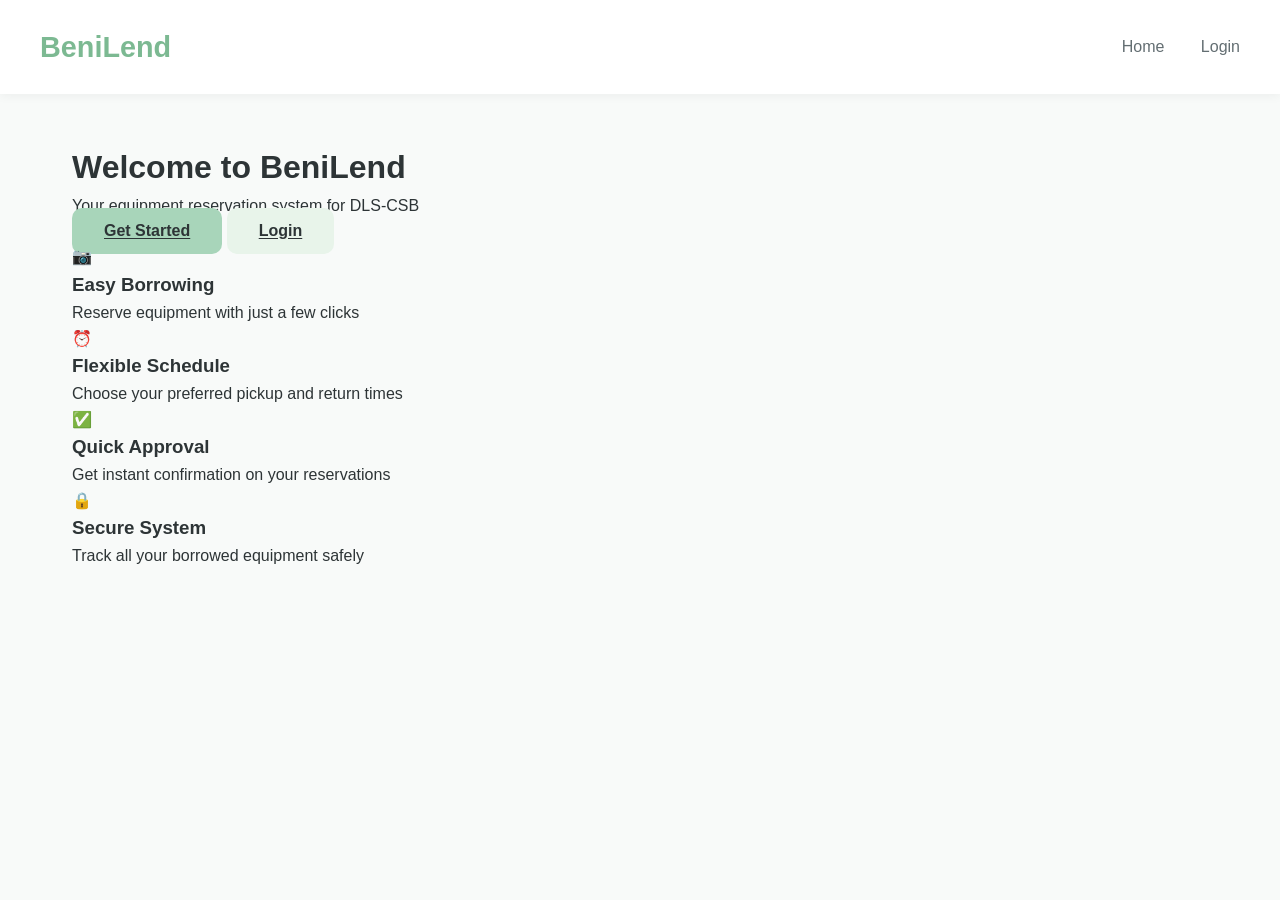
==== commit dd903f08: "Added Login Page and Separated html files" ====
--- a/index.html
+++ b/index.html
@@ -11,423 +11,46 @@
         <div class="header-content">
             <div class="logo">BeniLend</div>
             <nav>
-                <a href="#" class="active" onclick="showPage('dashboard')">Dashboard</a>
-                <a href="#" onclick="showPage('reservations')">My Reservations</a>
-                <a href="#" onclick="showPage('staff')">Staff Check-In</a>
-                <a href="#" onclick="showPage('admin')">Admin</a>
+                <!-- Navigation will be populated by auth.js -->
             </nav>
         </div>
     </header>
 
     <div class="container">
-        <!-- Dashboard Page -->
-        <div id="dashboard" class="page">
-            <!-- Notification Banner -->
-            <div id="notificationBanner" class="notification-banner hidden">
-                <!-- Notifications will be dynamically inserted here -->
-            </div>
-
-            <div class="welcome">
-                <h1>Hi Student, ready to borrow?</h1>
-                <p>Browse available equipment and make a reservation</p>
-            </div>
-
-            <div class="search-bar">
-                <input type="text" placeholder="Search equipment..." id="searchInput">
-            </div>
-
-            <div class="equipment-grid" id="equipmentGrid">
-                <div class="equipment-card">
-                    <div class="equipment-icon">📷</div>
-                    <h3>DSLR Camera</h3>
-                    <span class="status available">Available</span>
-                    <p style="color: var(--text-light); margin-bottom: 1rem;">Professional camera</p>
-                    <button class="btn btn-primary" onclick="openReservation('DSLR Camera')">Reserve</button>
-                </div>
-
-                <div class="equipment-card">
-                    <div class="equipment-icon">📢</div>
-                    <h3>Speakers</h3>
-                    <span class="status available">Available</span>
-                    <p style="color: var(--text-light); margin-bottom: 1rem;">High-performance laptop for editing</p>
-                    <button class="btn btn-primary" onclick="openReservation('Speakers')">Reserve</button>
-                </div>
-
-                <div class="equipment-card">
-                    <div class="equipment-icon">📽️</div>
-                    <h3>Projector</h3>
-                    <span class="status reserved">Reserved</span>
-                    <p style="color: var(--text-light); margin-bottom: 1rem;">Available from Oct 16</p>
-                    <button class="btn btn-secondary" disabled>Reserved</button>
-                </div>
-
-                <div class="equipment-card">
-                    <div class="equipment-icon">🎤</div>
-                    <h3>Microphone Set</h3>
-                    <span class="status available">Available</span>
-                    <p style="color: var(--text-light); margin-bottom: 1rem;">Audio recording equipment</p>
-                    <button class="btn btn-primary" onclick="openReservation('Microphone Set')">Reserve</button>
-                </div>
-
-                <div class="equipment-card">
-                    <div class="equipment-icon">💡</div>
-                    <h3>Lighting Kit</h3>
-                    <span class="status available">Available</span>
-                    <p style="color: var(--text-light); margin-bottom: 1rem;">Professional lighting setup</p>
-                    <button class="btn btn-primary" onclick="openReservation('Lighting Kit')">Reserve</button>
-                </div>
-
-                <div class="equipment-card">
-                    <div class="equipment-icon">🎬</div>
-                    <h3>Tripod Stand</h3>
-                    <span class="status available">Available</span>
-                    <p style="color: var(--text-light); margin-bottom: 1rem;">Stable camera support</p>
-                    <button class="btn btn-primary" onclick="openReservation('Tripod Stand')">Reserve</button>
-                </div>
+        <div class="welcome-hero">
+            <h1>Welcome to BeniLend</h1>
+            <p>Your equipment reservation system for DLS-CSB</p>
+            <div class="hero-buttons">
+                <a href="login.html" class="btn btn-primary">Get Started</a>
+                <a href="login.html" class="btn btn-secondary">Login</a>
             </div>
         </div>
 
-        <!-- Reservation Page -->
-        <div id="reservation" class="page hidden">
-            <div class="reservation-form">
-                <h2 style="margin-bottom: 2rem; color: var(--text);">Reserve Equipment</h2>
-                <form onsubmit="submitReservation(event)">
-                    <div class="form-group">
-                        <label>Equipment</label>
-                        <input type="text" id="equipmentName" readonly style="background: var(--secondary);">
-                    </div>
-
-                    <div class="form-group">
-                        <label>Reserve From</label>
-                        <div class="datetime-group">
-                            <input type="date" id="dateFrom" required>
-                            <input type="time" id="timeFrom" required>
-                        </div>
-                    </div>
-
-                    <div class="form-group">
-                        <label>Reserve To</label>
-                        <div class="datetime-group">
-                            <input type="date" id="dateTo" required>
-                            <input type="time" id="timeTo" required>
-                        </div>
-                    </div>
-
-                    <div class="form-group">
-                        <label>Notes (Required)</label>
-                        <textarea rows="3" placeholder="Reason for borrowing..."></textarea>
-                    </div>
-
-                    <button type="submit" class="btn btn-primary">Reserve</button>
-                    <button type="button" class="btn btn-secondary" onclick="showPage('dashboard')">Cancel</button>
-                </form>
+        <div class="feature-grid">
+            <div class="feature-card">
+                <div class="feature-icon">📷</div>
+                <h3>Easy Borrowing</h3>
+                <p>Reserve equipment with just a few clicks</p>
             </div>
-        </div>
-
-        <!-- My Reservations Page -->
-        <div id="reservations" class="page hidden">
-            <div class="welcome">
-                <h1>My Reservations</h1>
-                <p>Manage your current and upcoming reservations</p>
+            <div class="feature-card">
+                <div class="feature-icon">⏰</div>
+                <h3>Flexible Schedule</h3>
+                <p>Choose your preferred pickup and return times</p>
             </div>
-
-            <div class="reservation-list" id="reservationList">
-                <!-- Reservations will be dynamically populated here -->
+            <div class="feature-card">
+                <div class="feature-icon">✅</div>
+                <h3>Quick Approval</h3>
+                <p>Get instant confirmation on your reservations</p>
             </div>
-        </div>
-
-        <!-- Staff Check-In Page -->
-        <div id="staff" class="page hidden">
-            <div class="checkin-form">
-                <h2 style="margin-bottom: 2rem; color: var(--text);">Equipment Check-In/Out</h2>
-                
-                <div class="form-group">
-                    <label>Scan QR Code or Enter ID</label>
-                    <input type="text" placeholder="Equipment ID or scan barcode..." id="equipmentScan">
-                </div>
-
-                <div class="form-group">
-                    <label>Equipment</label>
-                    <select>
-                        <option>DSLR Camera</option>
-                        <option>Speakers</option>
-                        <option>Projector</option>
-                        <option>Microphone Set</option>
-                    </select>
-                </div>
-
-                <div class="checkbox-group">
-                    <h4 style="margin-bottom: 1rem; color: var(--text);">Condition Checklist</h4>
-                    <div class="checkbox-item">
-                        <input type="checkbox" id="battery">
-                        <label for="battery">Battery Full</label>
-                    </div>
-                    <div class="checkbox-item">
-                        <input type="checkbox" id="clean">
-                        <label for="clean">Equipment Clean</label>
-                    </div>
-                    <div class="checkbox-item">
-                        <input type="checkbox" id="accessories">
-                        <label for="accessories">Accessories Complete</label>
-                    </div>
-                    <div class="checkbox-item">
-                        <input type="checkbox" id="damage">
-                        <label for="damage">No Visible Damage</label>
-                    </div>
-                </div>
-
-                <div class="action-buttons">
-                    <button class="btn btn-primary">Check-Out</button>
-                    <button class="btn btn-secondary">Check-In</button>
-                </div>
-            </div>
-        </div>
-
-        <!-- Admin Page -->
-        <div id="admin" class="page hidden">
-            <div class="welcome">
-                <h1>Admin Dashboard</h1>
-                <p>Manage equipment reservations and approve requests</p>
-            </div>
-
-            <div class="admin-stats">
-                <div class="stat-card">
-                    <div class="stat-icon">⏳</div>
-                    <h3>5</h3>
-                    <p>Pending Requests</p>
-                </div>
-                <div class="stat-card">
-                    <div class="stat-icon">✅</div>
-                    <h3>12</h3>
-                    <p>Active Reservations</p>
-                </div>
-                <div class="stat-card">
-                    <div class="stat-icon">📦</div>
-                    <h3>6</h3>
-                    <p>Available Equipment</p>
-                </div>
-                <div class="stat-card">
-                    <div class="stat-icon">⚠️</div>
-                    <h3>2</h3>
-                    <p>Overdue Items</p>
-                </div>
-            </div>
-
-            <div class="admin-section">
-                <h2 style="margin-bottom: 1.5rem; color: var(--text);">Pending Reservations</h2>
-                <div class="admin-reservation-list">
-                    <div class="admin-reservation-card">
-                        <div class="admin-card-header">
-                            <div>
-                                <h4>April Abegail Chiu</h4>
-                                <p class="user-id">ID: 12012345</p>
-                            </div>
-                            <span class="status-badge pending">Pending</span>
-                        </div>
-                        <div class="admin-card-body">
-                            <div class="reservation-detail">
-                                <span class="detail-label">Equipment:</span>
-                                <span class="detail-value">DSLR Camera</span>
-                            </div>
-                            <div class="reservation-detail">
-                                <span class="detail-label">Duration:</span>
-                                <span class="detail-value">Oct 15, 2025 10:00 AM - Oct 17, 2025 5:00 PM</span>
-                            </div>
-                            <div class="reservation-detail">
-                                <span class="detail-label">Purpose:</span>
-                                <span class="detail-value">Photography project for Multimedia class</span>
-                            </div>
-                            <div class="reservation-detail">
-                                <span class="detail-label">Requested:</span>
-                                <span class="detail-value">Oct 13, 2025 2:30 PM</span>
-                            </div>
-                        </div>
-                        <div class="admin-card-actions">
-                            <button class="btn-action approve" onclick="approveReservation(this)">
-                                <span>✓</span> Approve
-                            </button>
-                            <button class="btn-action reject" onclick="rejectReservation(this)">
-                                <span>✗</span> Reject
-                            </button>
-                        </div>
-                    </div>
-
-                    <div class="admin-reservation-card">
-                        <div class="admin-card-header">
-                            <div>
-                                <h4>Mary Andrea Baron</h4>
-                                <p class="user-id">ID: 12012346</p>
-                            </div>
-                            <span class="status-badge pending">Pending</span>
-                        </div>
-                        <div class="admin-card-body">
-                            <div class="reservation-detail">
-                                <span class="detail-label">Equipment:</span>
-                                <span class="detail-value">Speakers</span>
-                            </div>
-                            <div class="reservation-detail">
-                                <span class="detail-label">Duration:</span>
-                                <span class="detail-value">Oct 14, 2025 1:00 PM - Oct 15, 2025 6:00 PM</span>
-                            </div>
-                            <div class="reservation-detail">
-                                <span class="detail-label">Purpose:</span>
-                                <span class="detail-value">Video editing for final project</span>
-                            </div>
-                            <div class="reservation-detail">
-                                <span class="detail-label">Requested:</span>
-                                <span class="detail-value">Oct 13, 2025 3:15 PM</span>
-                            </div>
-                        </div>
-                        <div class="admin-card-actions">
-                            <button class="btn-action approve" onclick="approveReservation(this)">
-                                <span>✓</span> Approve
-                            </button>
-                            <button class="btn-action reject" onclick="rejectReservation(this)">
-                                <span>✗</span> Reject
-                            </button>
-                        </div>
-                    </div>
-
-                    <div class="admin-reservation-card">
-                        <div class="admin-card-header">
-                            <div>
-                                <h4>Samuel Altea</h4>
-                                <p class="user-id">ID: 12012347</p>
-                            </div>
-                            <span class="status-badge pending">Pending</span>
-                        </div>
-                        <div class="admin-card-body">
-                            <div class="reservation-detail">
-                                <span class="detail-label">Equipment:</span>
-                                <span class="detail-value">Lighting Kit</span>
-                            </div>
-                            <div class="reservation-detail">
-                                <span class="detail-label">Duration:</span>
-                                <span class="detail-value">Oct 16, 2025 9:00 AM - Oct 16, 2025 4:00 PM</span>
-                            </div>
-                            <div class="reservation-detail">
-                                <span class="detail-label">Purpose:</span>
-                                <span class="detail-value">Studio photography session</span>
-                            </div>
-                            <div class="reservation-detail">
-                                <span class="detail-label">Requested:</span>
-                                <span class="detail-value">Oct 13, 2025 4:00 PM</span>
-                            </div>
-                        </div>
-                        <div class="admin-card-actions">
-                            <button class="btn-action approve" onclick="approveReservation(this)">
-                                <span>✓</span> Approve
-                            </button>
-                            <button class="btn-action reject" onclick="rejectReservation(this)">
-                                <span>✗</span> Reject
-                            </button>
-                        </div>
-                    </div>
-                </div>
-            </div>
-
-            <div class="admin-section">
-                <h2 style="margin-bottom: 1.5rem; color: var(--text);">Approved Reservations</h2>
-                <div class="admin-reservation-list">
-                    <div class="admin-reservation-card approved-card">
-                        <div class="admin-card-header">
-                            <div>
-                                <h4>Jed Engbino</h4>
-                                <p class="user-id">ID: 12012348</p>
-                            </div>
-                            <span class="status-badge approved">Approved</span>
-                        </div>
-                        <div class="admin-card-body">
-                            <div class="reservation-detail">
-                                <span class="detail-label">Equipment:</span>
-                                <span class="detail-value">Microphone Set</span>
-                            </div>
-                            <div class="reservation-detail">
-                                <span class="detail-label">Duration:</span>
-                                <span class="detail-value">Oct 14, 2025 10:00 AM - Oct 14, 2025 3:00 PM</span>
-                            </div>
-                            <div class="reservation-detail">
-                                <span class="detail-label">Approved by:</span>
-                                <span class="detail-value">Admin - Oct 13, 2025 2:00 PM</span>
-                            </div>
-                        </div>
-                    </div>
-
-                    <div class="admin-reservation-card approved-card">
-                        <div class="admin-card-header">
-                            <div>
-                                <h4>Jenna Aznar</h4>
-                                <p class="user-id">ID: 12012349</p>
-                            </div>
-                            <span class="status-badge approved">Approved</span>
-                        </div>
-                        <div class="admin-card-body">
-                            <div class="reservation-detail">
-                                <span class="detail-label">Equipment:</span>
-                                <span class="detail-value">Tripod Stand</span>
-                            </div>
-                            <div class="reservation-detail">
-                                <span class="detail-label">Duration:</span>
-                                <span class="detail-value">Oct 15, 2025 2:00 PM - Oct 15, 2025 8:00 PM</span>
-                            </div>
-                            <div class="reservation-detail">
-                                <span class="detail-label">Approved by:</span>
-                                <span class="detail-value">Admin - Oct 13, 2025 1:45 PM</span>
-                            </div>
-                        </div>
-                    </div>
-                    <div class="admin-reservation-card approved-card">
-                        <div class="admin-card-header">
-                            <div>
-                                <h4>Naomi Ohya</h4>
-                                <p class="user-id">ID: 12012349</p>
-                            </div>
-                            <span class="status-badge approved">Approved</span>
-                        </div>
-                        <div class="admin-card-body">
-                            <div class="reservation-detail">
-                                <span class="detail-label">Equipment:</span>
-                                <span class="detail-value">Tripod Stand</span>
-                            </div>
-                            <div class="reservation-detail">
-                                <span class="detail-label">Duration:</span>
-                                <span class="detail-value">Oct 15, 2025 2:00 PM - Oct 15, 2025 8:00 PM</span>
-                            </div>
-                            <div class="reservation-detail">
-                                <span class="detail-label">Approved by:</span>
-                                <span class="detail-value">Admin - Oct 13, 2025 1:45 PM</span>
-                            </div>
-                        </div>
-                    </div>
-                    <div class="admin-reservation-card approved-card">
-                        <div class="admin-card-header">
-                            <div>
-                                <h4>Jana Madlangbayan</h4>
-                                <p class="user-id">ID: 12012349</p>
-                            </div>
-                            <span class="status-badge approved">Approved</span>
-                        </div>
-                        <div class="admin-card-body">
-                            <div class="reservation-detail">
-                                <span class="detail-label">Equipment:</span>
-                                <span class="detail-value">Tripod Stand</span>
-                            </div>
-                            <div class="reservation-detail">
-                                <span class="detail-label">Duration:</span>
-                                <span class="detail-value">Oct 15, 2025 2:00 PM - Oct 15, 2025 8:00 PM</span>
-                            </div>
-                            <div class="reservation-detail">
-                                <span class="detail-label">Approved by:</span>
-                                <span class="detail-value">Admin - Oct 13, 2025 1:45 PM</span>
-                            </div>
-                        </div>
-                    </div>
-                    <div class="admin-reservation-card approved-card"></div>
-                </div>
+            <div class="feature-card">
+                <div class="feature-icon">🔒</div>
+                <h3>Secure System</h3>
+                <p>Track all your borrowed equipment safely</p>
             </div>
         </div>
     </div>
 
+    <script src="js/auth.js"></script>
     <script src="js/script.js"></script>
 </body>
 </html>
--- a/css/style.css
+++ b/css/style.css
@@ -345,6 +345,17 @@
     }
 }
 
+@keyframes slideOut {
+    from {
+        transform: translateX(0);
+        opacity: 1;
+    }
+    to {
+        transform: translateX(400px);
+        opacity: 0;
+    }
+}
+
 @media (max-width: 768px) {
     .equipment-grid {
         grid-template-columns: 1fr;
@@ -794,4 +805,144 @@
         right: 0.5rem;
         margin: 0;
     }
+}
+
+/* Login Page Styles */
+.login-container {
+    min-height: 100vh;
+    display: flex;
+    align-items: center;
+    justify-content: center;
+    background: linear-gradient(135deg, var(--primary) 0%, var(--accent) 100%);
+    padding: 2rem;
+}
+
+.login-card {
+    background: var(--white);
+    border-radius: 16px;
+    box-shadow: 0 10px 30px rgba(0,0,0,0.1);
+    padding: 3rem;
+    width: 100%;
+    max-width: 400px;
+    text-align: center;
+}
+
+.login-header {
+    margin-bottom: 2rem;
+}
+
+.login-header .logo {
+    font-size: 2.5rem;
+    font-weight: 700;
+    color: var(--accent);
+    margin-bottom: 0.5rem;
+}
+
+.login-header p {
+    color: var(--text-light);
+    font-size: 0.95rem;
+}
+
+.login-form {
+    text-align: left;
+    margin-bottom: 2rem;
+}
+
+.login-form .form-group {
+    margin-bottom: 1.5rem;
+}
+
+.login-form label {
+    display: block;
+    margin-bottom: 0.5rem;
+    color: var(--text);
+    font-weight: 500;
+}
+
+.login-form input {
+    width: 100%;
+    padding: 0.875rem;
+    border: 2px solid var(--border);
+    border-radius: 8px;
+    font-size: 1rem;
+    transition: border-color 0.3s ease;
+}
+
+.login-form input:focus {
+    outline: none;
+    border-color: var(--accent);
+}
+
+.login-btn {
+    width: 100%;
+    padding: 1rem;
+    font-size: 1rem;
+    font-weight: 600;
+    margin-bottom: 1rem;
+}
+
+.login-help {
+    border-top: 1px solid var(--border);
+    padding-top: 1.5rem;
+}
+
+.credentials-info h4 {
+    color: var(--text);
+    margin-bottom: 1rem;
+    font-size: 0.9rem;
+    text-transform: uppercase;
+    letter-spacing: 0.5px;
+}
+
+.credential-item {
+    background: var(--secondary);
+    padding: 0.75rem;
+    border-radius: 6px;
+    margin-bottom: 0.5rem;
+    font-size: 0.85rem;
+    color: var(--text);
+}
+
+.credential-item strong {
+    color: var(--accent);
+}
+
+/* Shake animation for login errors */
+@keyframes shake {
+    0%, 100% { transform: translateX(0); }
+    10%, 30%, 50%, 70%, 90% { transform: translateX(-5px); }
+    20%, 40%, 60%, 80% { transform: translateX(5px); }
+}
+
+/* Logout button styles */
+.logout-btn {
+    background: var(--danger);
+    color: white;
+    border: none;
+    padding: 0.5rem 1rem;
+    border-radius: 6px;
+    font-size: 0.85rem;
+    cursor: pointer;
+    margin-left: 1rem;
+    transition: all 0.2s ease;
+}
+
+.logout-btn:hover {
+    background: #d32f2f;
+    transform: translateY(-1px);
+}
+
+/* Mobile responsive for login */
+@media (max-width: 768px) {
+    .login-container {
+        padding: 1rem;
+    }
+    
+    .login-card {
+        padding: 2rem;
+    }
+    
+    .login-header .logo {
+        font-size: 2rem;
+    }
 }
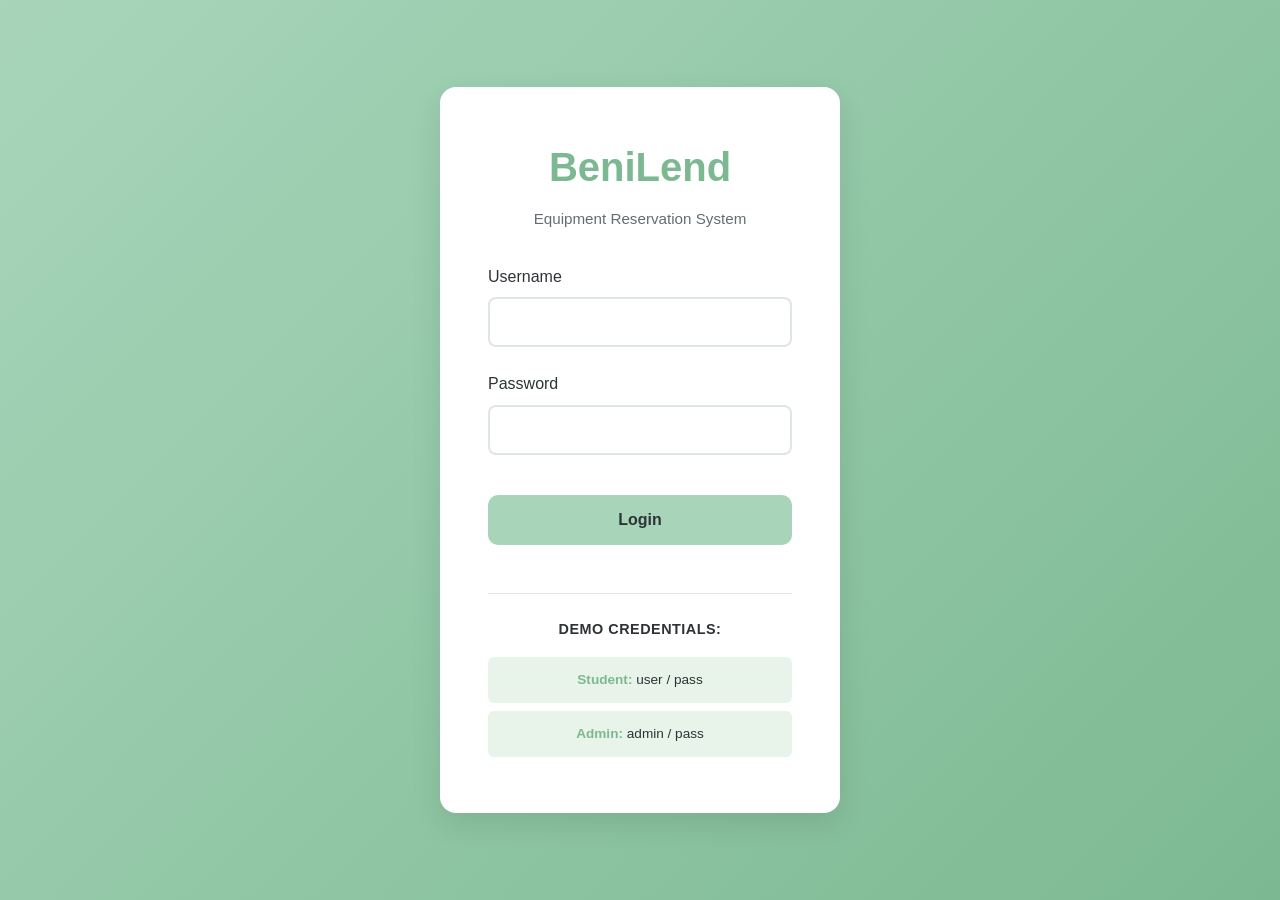
==== commit fcae6015: "Updated index/login html and redirect to reservation page after reserving" ====
--- a/index.html
+++ b/index.html
@@ -3,54 +3,139 @@
 <head>
     <meta charset="UTF-8">
     <meta name="viewport" content="width=device-width, initial-scale=1.0">
-    <title>BeniLend - Equipment Reservation</title>
+    <title>Login - BeniLend</title>
     <link rel="stylesheet" href="css/style.css">
 </head>
 <body>
-    <header>
-        <div class="header-content">
-            <div class="logo">BeniLend</div>
-            <nav>
-                <!-- Navigation will be populated by auth.js -->
-            </nav>
-        </div>
-    </header>
+    <div class="login-container">
+        <div class="login-card">
+            <div class="login-header">
+                <h1 class="logo">BeniLend</h1>
+                <p>Equipment Reservation System</p>
+            </div>
 
-    <div class="container">
-        <div class="welcome-hero">
-            <h1>Welcome to BeniLend</h1>
-            <p>Your equipment reservation system for DLS-CSB</p>
-            <div class="hero-buttons">
-                <a href="login.html" class="btn btn-primary">Get Started</a>
-                <a href="login.html" class="btn btn-secondary">Login</a>
-            </div>
-        </div>
+            <form class="login-form" onsubmit="handleLogin(event)">
+                <div class="form-group">
+                    <label for="username">Username</label>
+                    <input type="text" id="username" name="username" required>
+                </div>
 
-        <div class="feature-grid">
-            <div class="feature-card">
-                <div class="feature-icon">📷</div>
-                <h3>Easy Borrowing</h3>
-                <p>Reserve equipment with just a few clicks</p>
-            </div>
-            <div class="feature-card">
-                <div class="feature-icon">⏰</div>
-                <h3>Flexible Schedule</h3>
-                <p>Choose your preferred pickup and return times</p>
-            </div>
-            <div class="feature-card">
-                <div class="feature-icon">✅</div>
-                <h3>Quick Approval</h3>
-                <p>Get instant confirmation on your reservations</p>
-            </div>
-            <div class="feature-card">
-                <div class="feature-icon">🔒</div>
-                <h3>Secure System</h3>
-                <p>Track all your borrowed equipment safely</p>
+                <div class="form-group">
+                    <label for="password">Password</label>
+                    <input type="password" id="password" name="password" required>
+                </div>
+
+                <button type="submit" class="btn btn-primary login-btn">Login</button>
+            </form>
+
+            <div class="login-help">
+                <div class="credentials-info">
+                    <h4>Demo Credentials:</h4>
+                    <div class="credential-item">
+                        <strong>Student:</strong> user / pass
+                    </div>
+                    <div class="credential-item">
+                        <strong>Admin:</strong> admin / pass
+                    </div>
+                </div>
             </div>
         </div>
     </div>
 
-    <script src="js/auth.js"></script>
-    <script src="js/script.js"></script>
+    <script>
+        // Check if user is already logged in
+        if (localStorage.getItem('benilend_user')) {
+            const user = JSON.parse(localStorage.getItem('benilend_user'));
+            if (user.role === 'user') {
+                window.location.href = 'dashboard.html';
+            } else if (user.role === 'admin') {
+                window.location.href = 'admin.html';
+            }
+        }
+
+        function handleLogin(event) {
+            event.preventDefault();
+            
+            const username = document.getElementById('username').value;
+            const password = document.getElementById('password').value;
+            
+            // Simple authentication logic
+            if (username === 'user' && password === 'pass') {
+                // Login as user
+                const user = {
+                    username: 'user',
+                    role: 'user',
+                    loginTime: new Date().toISOString()
+                };
+                localStorage.setItem('benilend_user', JSON.stringify(user));
+                showFloatingNotification('Login successful! Welcome Student!', 'success', '👋');
+                setTimeout(() => {
+                    window.location.href = 'dashboard.html';
+                }, 1000);
+            } else if (username === 'admin' && password === 'pass') {
+                // Login as admin
+                const user = {
+                    username: 'admin',
+                    role: 'admin',
+                    loginTime: new Date().toISOString()
+                };
+                localStorage.setItem('benilend_user', JSON.stringify(user));
+                showFloatingNotification('Login successful! Welcome Admin!', 'success', '🔐');
+                setTimeout(() => {
+                    window.location.href = 'admin.html';
+                }, 1000);
+            } else {
+                // Invalid credentials
+                showFloatingNotification('Invalid username or password!', 'error', '❌');
+                
+                // Add shake animation to form
+                const form = document.querySelector('.login-form');
+                form.style.animation = 'shake 0.5s ease-in-out';
+                setTimeout(() => {
+                    form.style.animation = '';
+                }, 500);
+            }
+        }
+
+        // Floating notification function (same as in reservation.html)
+        function showFloatingNotification(message, type = 'success', icon = '✅') {
+            const notification = document.createElement('div');
+            notification.className = 'notification';
+            notification.innerHTML = `
+                <div style="display: flex; align-items: center; gap: 0.75rem;">
+                    <span style="font-size: 1.25rem;">${icon}</span>
+                    <div>
+                        <h4 style="margin: 0 0 0.25rem 0; color: var(--text); font-size: 1rem;">
+                            ${type === 'success' ? 'Success!' : type === 'error' ? 'Error!' : 'Notice!'}
+                        </h4>
+                        <p style="margin: 0; color: var(--text-light); font-size: 0.9rem;">
+                            ${message}
+                        </p>
+                    </div>
+                </div>
+            `;
+            
+            // Set border color based on type
+            if (type === 'success') {
+                notification.style.borderLeftColor = '#4caf50';
+            } else if (type === 'error') {
+                notification.style.borderLeftColor = '#f44336';
+            } else if (type === 'warning') {
+                notification.style.borderLeftColor = '#ffa726';
+            }
+            
+            document.body.appendChild(notification);
+
+            // Remove notification after 4 seconds
+            setTimeout(() => {
+                notification.style.animation = 'slideOut 0.3s ease';
+                setTimeout(() => {
+                    if (notification.parentNode) {
+                        notification.parentNode.removeChild(notification);
+                    }
+                }, 300);
+            }, 4000);
+        }
+    </script>
 </body>
 </html>
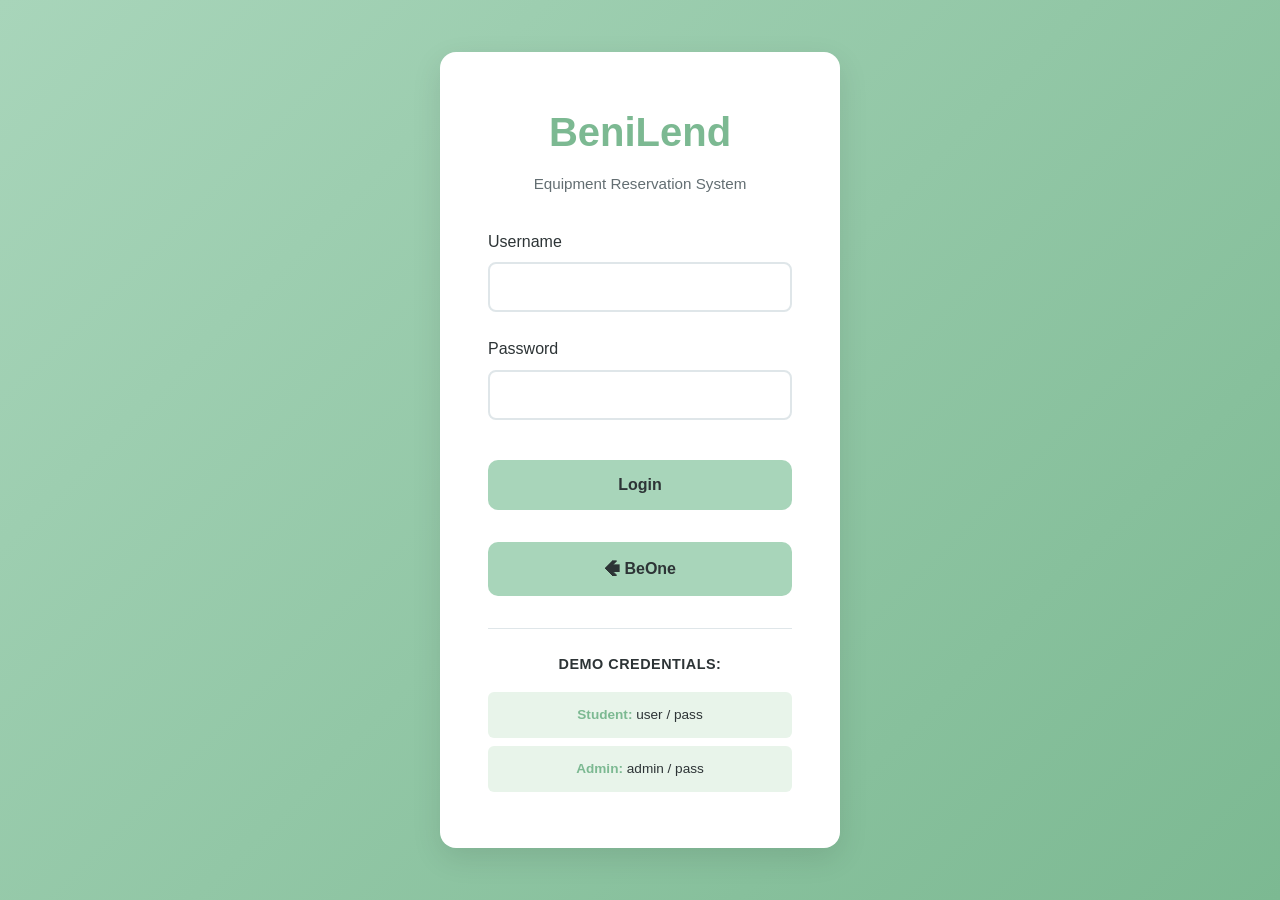
==== commit e9efc085: "Added back button" ====
--- a/index.html
+++ b/index.html
@@ -26,6 +26,11 @@
                 </div>
 
                 <button type="submit" class="btn btn-primary login-btn">Login</button>
+
+                <!-- Back Button under login button -->
+                <div class="back-button-container">
+                    <a href="https://abbychiu7.github.io/BeOne/" class="btn btn-back">🢀 BeOne</a>
+                </div>
             </form>
 
             <div class="login-help">
@@ -43,61 +48,35 @@
     </div>
 
     <script>
-        // Check if user is already logged in
         if (localStorage.getItem('benilend_user')) {
             const user = JSON.parse(localStorage.getItem('benilend_user'));
-            if (user.role === 'user') {
-                window.location.href = 'dashboard.html';
-            } else if (user.role === 'admin') {
-                window.location.href = 'admin.html';
-            }
+            if (user.role === 'user') window.location.href = 'dashboard.html';
+            else if (user.role === 'admin') window.location.href = 'admin.html';
         }
 
         function handleLogin(event) {
             event.preventDefault();
-            
             const username = document.getElementById('username').value;
             const password = document.getElementById('password').value;
             
-            // Simple authentication logic
             if (username === 'user' && password === 'pass') {
-                // Login as user
-                const user = {
-                    username: 'user',
-                    role: 'user',
-                    loginTime: new Date().toISOString()
-                };
+                const user = { username: 'user', role: 'user', loginTime: new Date().toISOString() };
                 localStorage.setItem('benilend_user', JSON.stringify(user));
                 showFloatingNotification('Login successful! Welcome Student!', 'success', '👋');
-                setTimeout(() => {
-                    window.location.href = 'dashboard.html';
-                }, 1000);
+                setTimeout(() => { window.location.href = 'dashboard.html'; }, 1000);
             } else if (username === 'admin' && password === 'pass') {
-                // Login as admin
-                const user = {
-                    username: 'admin',
-                    role: 'admin',
-                    loginTime: new Date().toISOString()
-                };
+                const user = { username: 'admin', role: 'admin', loginTime: new Date().toISOString() };
                 localStorage.setItem('benilend_user', JSON.stringify(user));
                 showFloatingNotification('Login successful! Welcome Admin!', 'success', '🔐');
-                setTimeout(() => {
-                    window.location.href = 'admin.html';
-                }, 1000);
+                setTimeout(() => { window.location.href = 'admin.html'; }, 1000);
             } else {
-                // Invalid credentials
                 showFloatingNotification('Invalid username or password!', 'error', '❌');
-                
-                // Add shake animation to form
                 const form = document.querySelector('.login-form');
                 form.style.animation = 'shake 0.5s ease-in-out';
-                setTimeout(() => {
-                    form.style.animation = '';
-                }, 500);
+                setTimeout(() => { form.style.animation = ''; }, 500);
             }
         }
 
-        // Floating notification function (same as in reservation.html)
         function showFloatingNotification(message, type = 'success', icon = '✅') {
             const notification = document.createElement('div');
             notification.className = 'notification';
@@ -115,27 +94,17 @@
                 </div>
             `;
             
-            // Set border color based on type
-            if (type === 'success') {
-                notification.style.borderLeftColor = '#4caf50';
-            } else if (type === 'error') {
-                notification.style.borderLeftColor = '#f44336';
-            } else if (type === 'warning') {
-                notification.style.borderLeftColor = '#ffa726';
-            }
+            if (type === 'success') notification.style.borderLeftColor = '#4caf50';
+            else if (type === 'error') notification.style.borderLeftColor = '#f44336';
+            else if (type === 'warning') notification.style.borderLeftColor = '#ffa726';
             
             document.body.appendChild(notification);
 
-            // Remove notification after 4 seconds
             setTimeout(() => {
                 notification.style.animation = 'slideOut 0.3s ease';
-                setTimeout(() => {
-                    if (notification.parentNode) {
-                        notification.parentNode.removeChild(notification);
-                    }
-                }, 300);
+                setTimeout(() => { if (notification.parentNode) notification.parentNode.removeChild(notification); }, 300);
             }, 4000);
         }
     </script>
 </body>
-</html>+</html>
--- a/css/style.css
+++ b/css/style.css
@@ -945,4 +945,23 @@
     .login-header .logo {
         font-size: 2rem;
     }
-}+}
+.btn-back {
+    display: inline-block;
+    width: 100%; /* full width like login button */
+    padding: 0.9rem 2rem;
+    background-color: var(--primary); /* light green like login credentials button */
+    color: var(--text);
+    text-decoration: none;
+    border-radius: 10px;
+    font-weight: 600;
+    margin-top: 1rem;
+    text-align: center;
+    transition: all 0.3s ease;
+}
+
+.btn-back:hover {
+    background-color: var(--accent); /* slightly darker green on hover */
+    color: white;
+}
+
